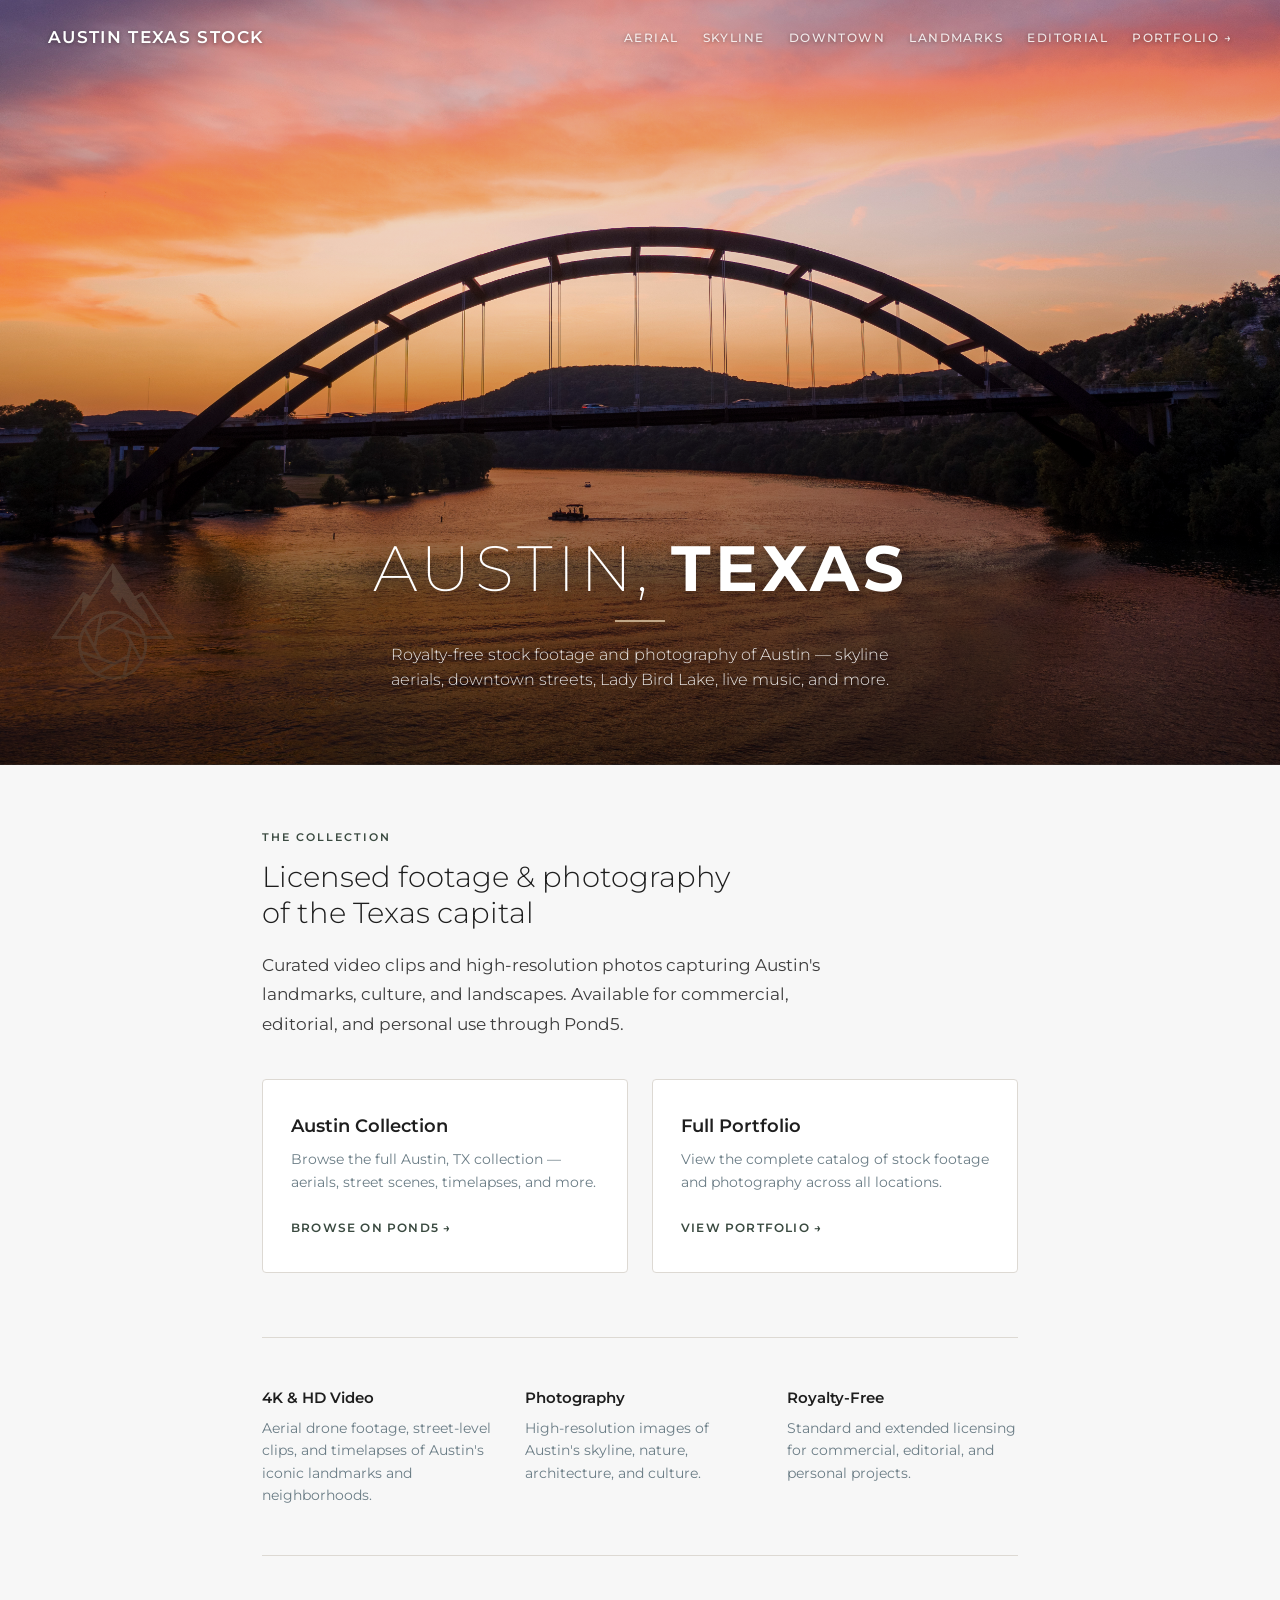
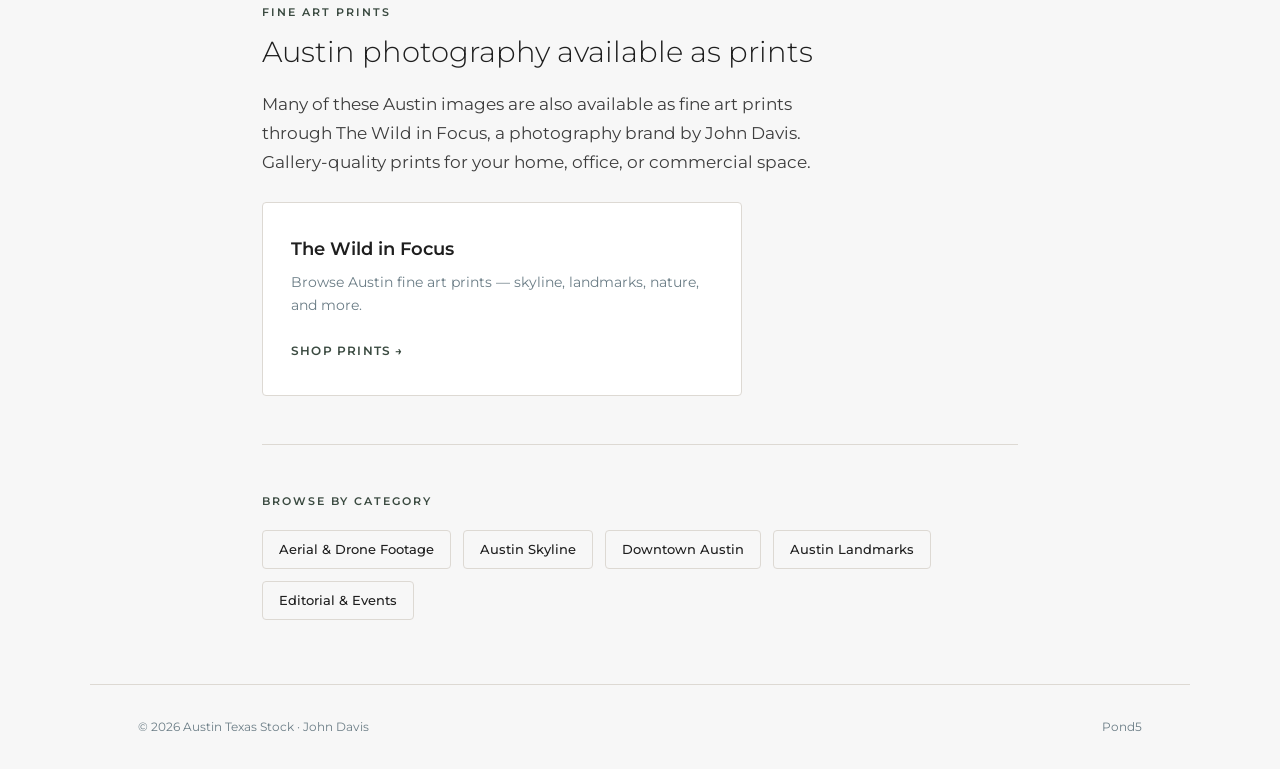
==== index.html @ d79dd260 "Add site" ====
<!DOCTYPE html>
<html lang="en">
<head>
  <meta charset="UTF-8">
  <meta name="viewport" content="width=device-width, initial-scale=1.0">

  <!-- SEO Meta -->
  <title>Austin Texas Stock Footage & Photography | Austin TX Video Clips & Photos</title>
  <meta name="description" content="Premium stock footage and photography of Austin, Texas. Aerial views, downtown skyline, Pennybacker Bridge, Congress Avenue, Lady Bird Lake, live music venues, and more. Licensed on Pond5.">
  <meta name="keywords" content="Austin Texas stock footage, Austin TX stock video, Austin skyline video, Austin aerial footage, Texas stock photography, Austin downtown photos, Congress Avenue footage, Lady Bird Lake video, Pennybacker Bridge, 360 Bridge Austin, Austin stock clips, Texas b-roll">
  <link rel="canonical" href="https://austintexasstock.com">

  <!-- Open Graph -->
  <meta property="og:title" content="Austin Texas Stock Footage & Photography">
  <meta property="og:description" content="Premium royalty-free stock footage and photography of Austin, Texas. Licensed on Pond5.">
  <meta property="og:url" content="https://austintexasstock.com">
  <meta property="og:type" content="website">
  <meta property="og:image" content="https://austintexasstock.com/hero.jpg">

  <!-- Structured Data -->
  <script type="application/ld+json">
  {
    "@context": "https://schema.org",
    "@type": "WebSite",
    "name": "Austin Texas Stock",
    "url": "https://austintexasstock.com",
    "description": "Premium stock footage and photography of Austin, Texas.",
    "author": {
      "@type": "Person",
      "name": "John Davis",
      "url": "https://www.pond5.com/artist/johnadavis?ref=johnadavis"
    }
  }
  </script>

  <!-- Google Fonts: Montserrat -->
  <link rel="preconnect" href="https://fonts.googleapis.com">
  <link rel="preconnect" href="https://fonts.gstatic.com" crossorigin>
  <link href="https://fonts.googleapis.com/css2?family=Montserrat:ital,wght@0,200;0,300;0,400;0,500;0,600;0,700;1,300;1,400&display=swap" rel="stylesheet">
  <link rel="stylesheet" href="/styles.css">
</head>
<body>

  <nav>
    <a class="nav-logo" href="/">Austin Texas Stock</a>
    <div class="nav-links">
      <a class="nav-link" href="/aerial.html">Aerial</a>
      <a class="nav-link" href="/skyline.html">Skyline</a>
      <a class="nav-link" href="/downtown.html">Downtown</a>
      <a class="nav-link" href="/landmarks.html">Landmarks</a>
      <a class="nav-link" href="/editorial.html">Editorial</a>
      <a class="nav-link" href="https://www.pond5.com/artist/johnadavis?ref=johnadavis" target="_blank" rel="noopener">Portfolio &rarr;</a>
    </div>
  </nav>

  <!-- HERO -->
  <section class="hero">
    <img class="hero-img" src="hero.jpg" alt="Pennybacker Bridge at sunset over Lake Austin, Texas">
    <div class="hero-overlay"></div>
    <div class="hero-content">
      <h1>Austin, <em>Texas</em></h1>
      <div class="hero-divider"></div>
      <p>Royalty-free stock footage and photography of Austin &mdash; skyline aerials, downtown streets, Lady Bird Lake, live music, and more.</p>
    </div>
  </section>

  <!-- CONTENT -->
  <div class="content">
    <div class="section-label">The Collection</div>
    <h2>Licensed footage &amp; photography<br>of the Texas capital</h2>
    <p>Curated video clips and high-resolution photos capturing Austin's landmarks, culture, and landscapes. Available for commercial, editorial, and personal use through Pond5.</p>

    <div class="cta-cards">
      <a class="cta-card" href="https://www.pond5.com/collections/10035491-austin-tx?ref=johnadavis" target="_blank" rel="noopener">
        <h3>Austin Collection</h3>
        <p>Browse the full Austin, TX collection &mdash; aerials, street scenes, timelapses, and more.</p>
        <span class="link-text">Browse on Pond5 &rarr;</span>
      </a>
      <a class="cta-card" href="https://www.pond5.com/artist/johnadavis?ref=johnadavis" target="_blank" rel="noopener">
        <h3>Full Portfolio</h3>
        <p>View the complete catalog of stock footage and photography across all locations.</p>
        <span class="link-text">View portfolio &rarr;</span>
      </a>
    </div>

    <div class="details">
      <div class="detail">
        <h4>4K &amp; HD Video</h4>
        <p>Aerial drone footage, street-level clips, and timelapses of Austin's iconic landmarks and neighborhoods.</p>
      </div>
      <div class="detail">
        <h4>Photography</h4>
        <p>High-resolution images of Austin's skyline, nature, architecture, and culture.</p>
      </div>
      <div class="detail">
        <h4>Royalty-Free</h4>
        <p>Standard and extended licensing for commercial, editorial, and personal projects.</p>
      </div>
    </div>

    <!-- PRINTS CALLOUT -->
    <div class="prints-callout">
      <div class="section-label">Fine Art Prints</div>
      <h2>Austin photography available as prints</h2>
      <p>Many of these Austin images are also available as fine art prints through The Wild in Focus, a photography brand by John Davis. Gallery-quality prints for your home, office, or commercial space.</p>
      <!-- TODO: Replace URL below with your prints page -->
      <a class="cta-card" href="https://thewildinfocus.com" target="_blank" rel="noopener">
        <h3>The Wild in Focus</h3>
        <p>Browse Austin fine art prints &mdash; skyline, landmarks, nature, and more.</p>
        <span class="link-text">Shop prints &rarr;</span>
      </a>
    </div>

    <div class="related">
      <h3>Browse by Category</h3>
      <div class="related-links">
        <a href="/aerial.html">Aerial &amp; Drone Footage</a>
        <a href="/skyline.html">Austin Skyline</a>
        <a href="/downtown.html">Downtown Austin</a>
        <a href="/landmarks.html">Austin Landmarks</a>
        <a href="/editorial.html">Editorial &amp; Events</a>
      </div>
    </div>
  </div>

  <footer>
    <span>&copy; 2026 Austin Texas Stock &middot; <a href="https://www.pond5.com/artist/johnadavis?ref=johnadavis" target="_blank" rel="noopener">John Davis</a></span>
    <div class="footer-right">
      <a href="https://www.pond5.com/artist/johnadavis?ref=johnadavis" target="_blank" rel="noopener">Pond5</a>
    </div>
  </footer>

</body>
</html>
---- styles.css ----
/* =============================================
   Austin Texas Stock — Shared Styles
   ============================================= */

*, *::before, *::after { margin: 0; padding: 0; box-sizing: border-box; }

:root {
  --font: 'Montserrat', -apple-system, BlinkMacSystemFont, 'Segoe UI', sans-serif;
  --bg: #F7F7F7;          /* Gallery White */
  --bedrock: #2D2D2D;     /* Bedrock */
  --text-dark: #1E1E1E;   /* Charcoal */
  --text-body: #3d3d3d;
  --text-muted: #6B7D86;  /* Slate Blue */
  --green: #3A4A40;       /* Sequoia Green */
  --sand: #C1A788;        /* Sandstone */
  --border: #ddd9d3;
  --white: #ffffff;
}

html { scroll-behavior: smooth; }

body {
  font-family: var(--font);
  background: var(--bg);
  color: var(--text-body);
  line-height: 1.6;
}

/* ---- NAV ---- */
nav {
  position: absolute;
  top: 0;
  left: 0;
  right: 0;
  z-index: 10;
  display: flex;
  justify-content: space-between;
  align-items: center;
  padding: 1.5rem 3rem;
}

.nav-logo {
  font-family: var(--font);
  font-size: 1.05rem;
  font-weight: 600;
  color: var(--white);
  letter-spacing: 0.08em;
  text-transform: uppercase;
  text-shadow: 0 1px 4px rgba(0,0,0,0.4);
  text-decoration: none;
}

.nav-links {
  display: flex;
  gap: 1.5rem;
  align-items: center;
}

.nav-link {
  font-family: var(--font);
  font-size: 0.75rem;
  font-weight: 500;
  letter-spacing: 0.12em;
  text-transform: uppercase;
  color: rgba(255,255,255,0.85);
  text-decoration: none;
  transition: color 0.2s;
  text-shadow: 0 1px 4px rgba(0,0,0,0.4);
}

.nav-link:hover { color: var(--white); }

/* ---- HERO (homepage) ---- */
.hero {
  position: relative;
  height: 85vh;
  min-height: 500px;
  max-height: 900px;
  overflow: hidden;
  display: flex;
  align-items: flex-end;
  justify-content: center;
}

.hero-img {
  position: absolute;
  inset: 0;
  width: 100%;
  height: 100%;
  object-fit: cover;
  object-position: center 60%;
}

.hero-overlay {
  position: absolute;
  inset: 0;
  background: linear-gradient(
    to bottom,
    rgba(0,0,0,0.1) 0%,
    rgba(0,0,0,0.05) 40%,
    rgba(0,0,0,0.45) 75%,
    rgba(0,0,0,0.7) 100%
  );
}

.hero-content {
  position: relative;
  z-index: 2;
  text-align: center;
  padding: 0 2rem 4.5rem;
  max-width: 700px;
}

.hero-content h1 {
  font-family: var(--font);
  font-size: clamp(2.4rem, 6vw, 4rem);
  font-weight: 200;
  color: var(--white);
  line-height: 1.1;
  letter-spacing: 0.06em;
  text-transform: uppercase;
  margin-bottom: 0.75rem;
  text-shadow: 0 2px 12px rgba(0,0,0,0.3);
}

.hero-content h1 em {
  font-style: normal;
  font-weight: 700;
}

.hero-divider {
  width: 50px;
  height: 2px;
  background: var(--sand);
  margin: 1rem auto 1.25rem;
}

.hero-content p {
  font-family: var(--font);
  font-size: 1rem;
  font-weight: 300;
  color: rgba(255,255,255,0.88);
  line-height: 1.6;
  max-width: 520px;
  margin: 0 auto;
  text-shadow: 0 1px 6px rgba(0,0,0,0.3);
}

/* ---- PAGE HEADER (subpages) ---- */
.page-header {
  position: relative;
  background: var(--green);
  padding: 7rem 3rem 3.5rem;
  text-align: center;
  overflow: hidden;
}

.page-header::after {
  content: '';
  position: absolute;
  bottom: 0;
  left: 0;
  right: 0;
  height: 1px;
  background: var(--border);
}

.page-header h1 {
  font-family: var(--font);
  font-size: clamp(1.8rem, 4vw, 2.6rem);
  font-weight: 200;
  color: var(--white);
  letter-spacing: 0.06em;
  text-transform: uppercase;
  margin-bottom: 0.5rem;
}

.page-header h1 strong {
  font-weight: 700;
}

.page-header .subtitle {
  font-size: 0.95rem;
  font-weight: 300;
  color: rgba(255,255,255,0.75);
  max-width: 500px;
  margin: 0 auto;
}

/* Nav on subpages (dark bg, no text-shadow needed) */
.page-header ~ nav,
.page-header + nav { /* fallback */ }

/* ---- MAIN CONTENT ---- */
.content {
  max-width: 820px;
  margin: 0 auto;
  padding: 4rem 2rem;
}

.section-label {
  font-family: var(--font);
  font-size: 0.7rem;
  font-weight: 600;
  letter-spacing: 0.18em;
  text-transform: uppercase;
  color: var(--green);
  margin-bottom: 0.75rem;
}

.content h2 {
  font-family: var(--font);
  font-size: 1.8rem;
  font-weight: 300;
  color: var(--text-dark);
  line-height: 1.25;
  margin-bottom: 1.25rem;
}

.content > p,
.content .body-text {
  font-size: 1.05rem;
  line-height: 1.75;
  color: var(--text-body);
  max-width: 600px;
  margin-bottom: 1.5rem;
}

/* ---- CONTENT SUBHEADS ---- */
.content-subhead {
  font-family: var(--font);
  font-size: 1rem;
  font-weight: 600;
  color: var(--text-dark);
  margin-top: 2rem;
  margin-bottom: 0.5rem;
}

/* ---- CTA CARDS ---- */
.cta-cards {
  display: grid;
  grid-template-columns: 1fr 1fr;
  gap: 1.5rem;
  margin-bottom: 4rem;
  margin-top: 2.5rem;
}

.cta-card {
  display: block;
  background: var(--white);
  border: 1px solid var(--border);
  border-radius: 4px;
  padding: 2rem 1.75rem;
  text-decoration: none;
  transition: border-color 0.25s, box-shadow 0.25s;
}

.cta-card:hover {
  border-color: var(--sand);
  box-shadow: 0 4px 20px rgba(0,0,0,0.06);
}

.cta-card h3 {
  font-family: var(--font);
  font-size: 1.1rem;
  font-weight: 600;
  color: var(--text-dark);
  margin-bottom: 0.5rem;
}

.cta-card p {
  font-size: 0.9rem;
  color: var(--text-muted);
  line-height: 1.6;
  margin-bottom: 1.25rem;
}

.cta-card .link-text {
  font-size: 0.75rem;
  font-weight: 600;
  letter-spacing: 0.1em;
  text-transform: uppercase;
  color: var(--green);
  display: inline-flex;
  align-items: center;
  gap: 0.4rem;
  transition: gap 0.2s;
}

.cta-card:hover .link-text { gap: 0.65rem; }

/* Single full-width CTA */
.cta-cards.single {
  grid-template-columns: 1fr;
  max-width: 480px;
}

/* ---- DETAILS GRID ---- */
.details {
  display: grid;
  grid-template-columns: repeat(3, 1fr);
  gap: 2rem;
  border-top: 1px solid var(--border);
  padding-top: 3rem;
}

.detail h4 {
  font-family: var(--font);
  font-size: 0.95rem;
  font-weight: 600;
  color: var(--text-dark);
  margin-bottom: 0.4rem;
}

.detail p {
  font-size: 0.88rem;
  color: var(--text-muted);
  line-height: 1.6;
}

/* ---- PRINTS CALLOUT ---- */
.prints-callout {
  border-top: 1px solid var(--border);
  padding-top: 3rem;
  margin-top: 3rem;
}

.prints-callout h2 {
  font-family: var(--font);
  font-size: 1.8rem;
  font-weight: 300;
  color: var(--text-dark);
  line-height: 1.25;
  margin-bottom: 1.25rem;
}

.prints-callout > p {
  font-size: 1.05rem;
  line-height: 1.75;
  color: var(--text-body);
  max-width: 600px;
  margin-bottom: 1.5rem;
}

.prints-callout .cta-card {
  max-width: 480px;
  margin-top: 1.5rem;
}

/* ---- INTERNAL LINKS ---- */
.related {
  border-top: 1px solid var(--border);
  padding-top: 3rem;
  margin-top: 3rem;
}

.related h3 {
  font-family: var(--font);
  font-size: 0.7rem;
  font-weight: 600;
  letter-spacing: 0.18em;
  text-transform: uppercase;
  color: var(--green);
  margin-bottom: 1.25rem;
}

.related-links {
  display: flex;
  flex-wrap: wrap;
  gap: 0.75rem;
}

.related-links a {
  font-size: 0.82rem;
  font-weight: 500;
  color: var(--text-dark);
  text-decoration: none;
  padding: 0.5rem 1rem;
  border: 1px solid var(--border);
  border-radius: 4px;
  transition: border-color 0.2s, color 0.2s;
}

.related-links a:hover {
  border-color: var(--sand);
  color: var(--green);
}

/* ---- FOOTER ---- */
footer {
  border-top: 1px solid var(--border);
  padding: 2rem 3rem;
  display: flex;
  justify-content: space-between;
  align-items: center;
  font-size: 0.78rem;
  color: var(--text-muted);
  max-width: 1100px;
  margin: 0 auto;
}

footer a {
  color: var(--text-muted);
  text-decoration: none;
  transition: color 0.2s;
}

footer a:hover { color: var(--green); }

.footer-right {
  display: flex;
  gap: 1.5rem;
}

/* ---- RESPONSIVE ---- */
@media (max-width: 640px) {
  nav { padding: 1.25rem 1.5rem; }
  .nav-links { gap: 1rem; }
  .hero { height: 75vh; }
  .hero-content { padding: 0 1.5rem 3rem; }
  .page-header { padding: 6rem 1.5rem 2.5rem; }
  .content { padding: 3rem 1.5rem; }
  .cta-cards { grid-template-columns: 1fr; }
  .details { grid-template-columns: 1fr; gap: 1.5rem; }
  footer {
    flex-direction: column;
    gap: 0.75rem;
    text-align: center;
    padding: 1.5rem;
  }
}
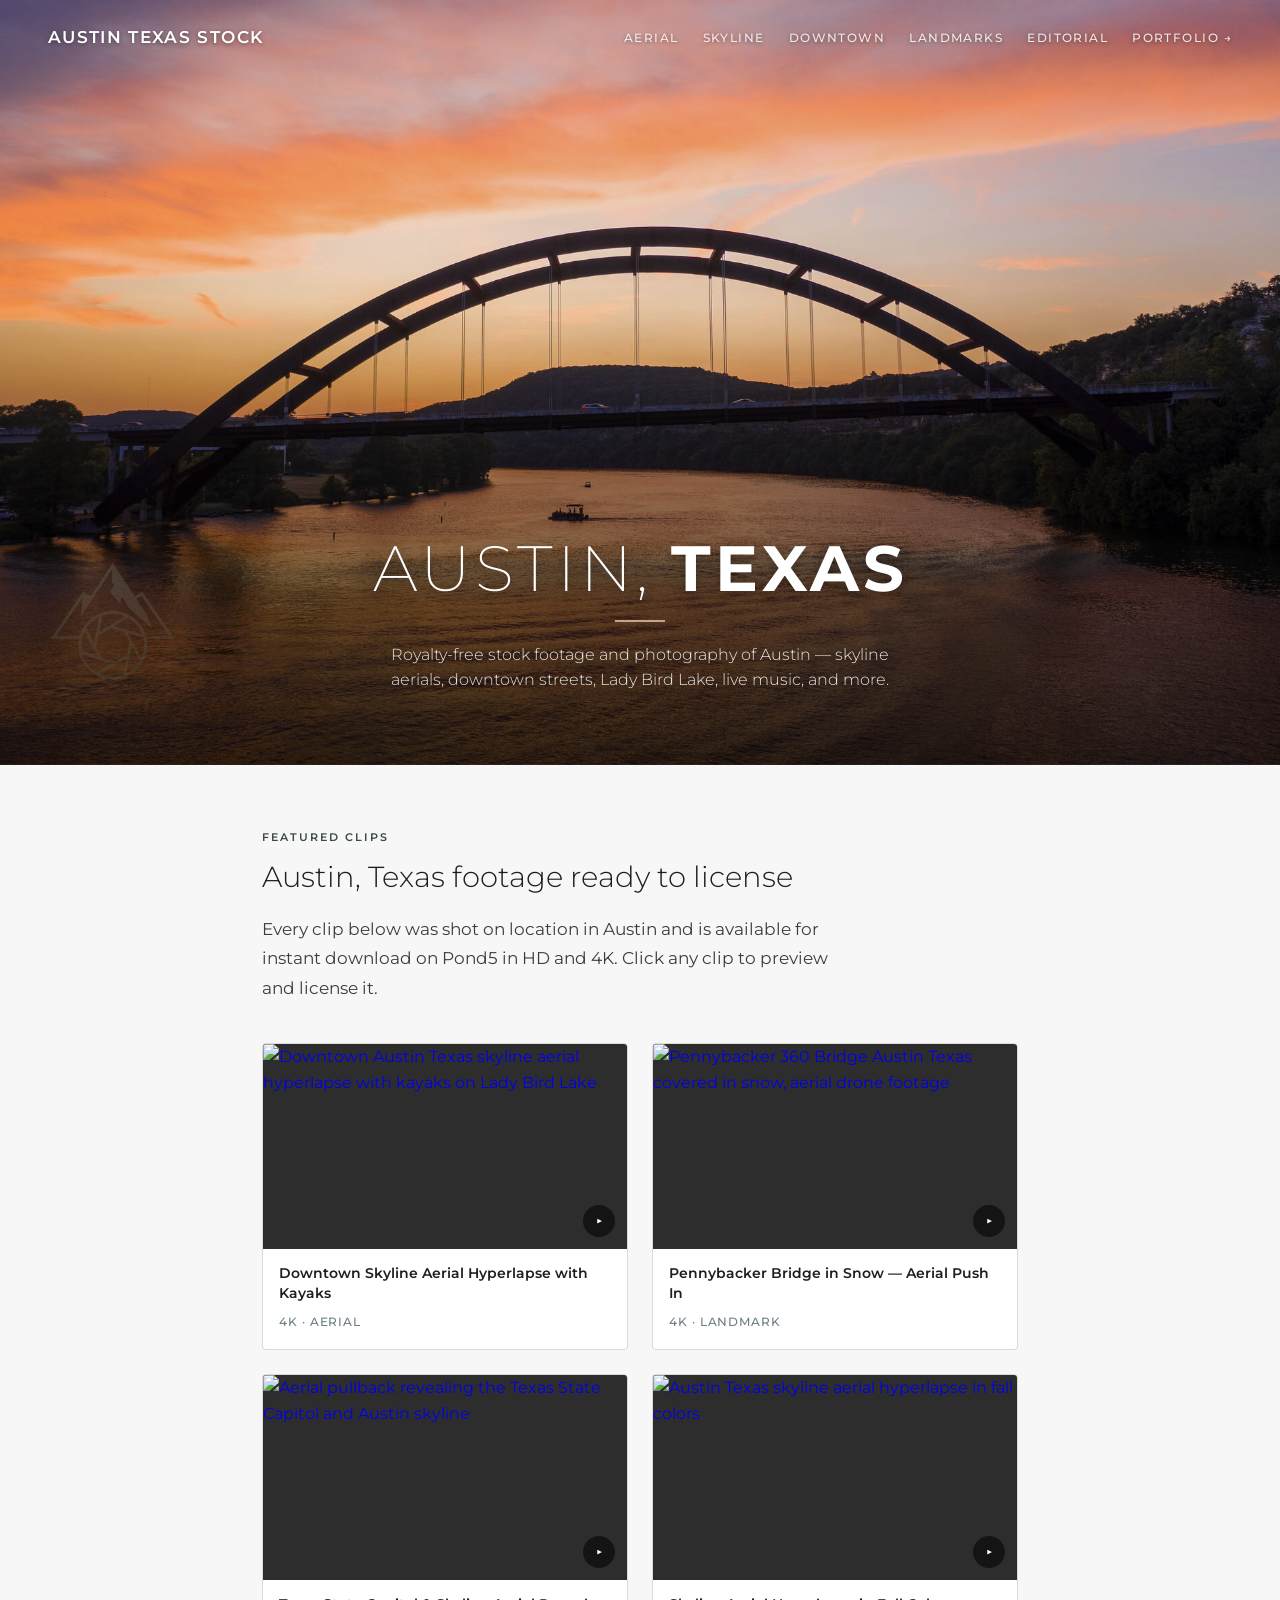
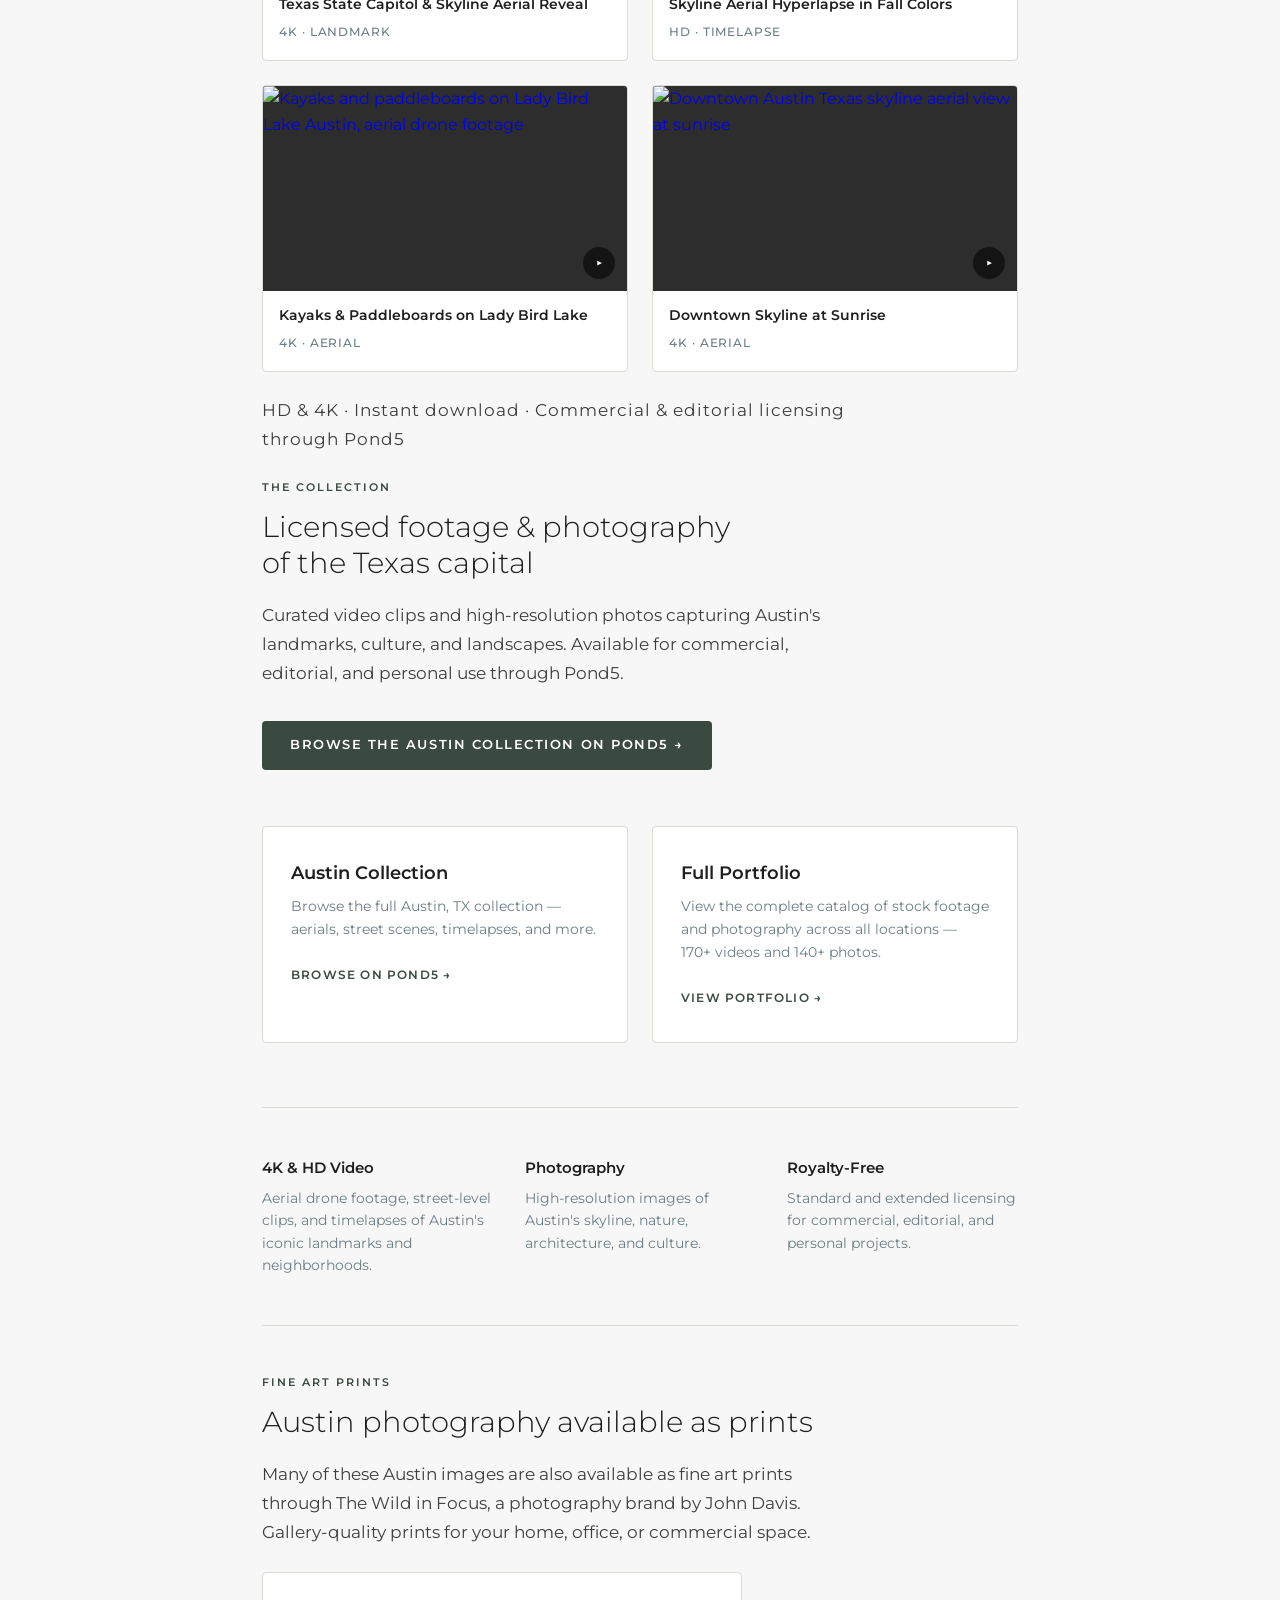
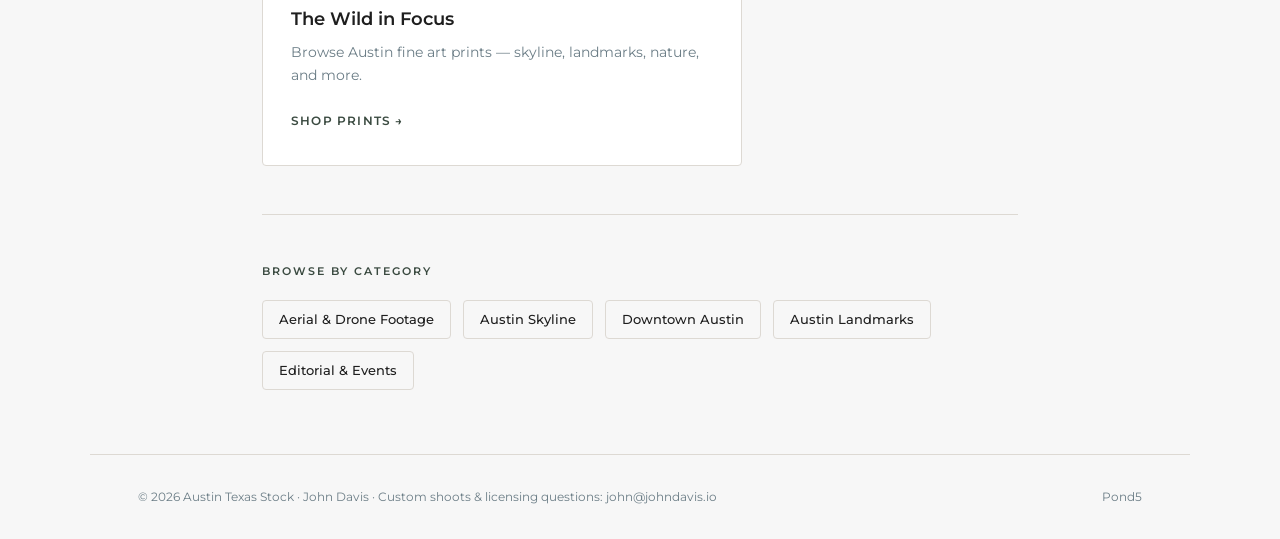
==== commit 3d4ea5f8: "Add clip galleries, fix canonicals, add structured data, compress hero image" ====
--- a/index.html
+++ b/index.html
@@ -8,12 +8,13 @@
   <title>Austin Texas Stock Footage & Photography | Austin TX Video Clips & Photos</title>
   <meta name="description" content="Premium stock footage and photography of Austin, Texas. Aerial views, downtown skyline, Pennybacker Bridge, Congress Avenue, Lady Bird Lake, live music venues, and more. Licensed on Pond5.">
   <meta name="keywords" content="Austin Texas stock footage, Austin TX stock video, Austin skyline video, Austin aerial footage, Texas stock photography, Austin downtown photos, Congress Avenue footage, Lady Bird Lake video, Pennybacker Bridge, 360 Bridge Austin, Austin stock clips, Texas b-roll">
-  <link rel="canonical" href="https://austintexasstock.com">
+  <link rel="canonical" href="https://austintexasstock.com/">
+  <link rel="icon" type="image/svg+xml" href="/favicon.svg">
 
   <!-- Open Graph -->
   <meta property="og:title" content="Austin Texas Stock Footage & Photography">
   <meta property="og:description" content="Premium royalty-free stock footage and photography of Austin, Texas. Licensed on Pond5.">
-  <meta property="og:url" content="https://austintexasstock.com">
+  <meta property="og:url" content="https://austintexasstock.com/">
   <meta property="og:type" content="website">
   <meta property="og:image" content="https://austintexasstock.com/hero.jpg">
 
@@ -23,13 +24,28 @@
     "@context": "https://schema.org",
     "@type": "WebSite",
     "name": "Austin Texas Stock",
-    "url": "https://austintexasstock.com",
+    "url": "https://austintexasstock.com/",
     "description": "Premium stock footage and photography of Austin, Texas.",
     "author": {
       "@type": "Person",
       "name": "John Davis",
       "url": "https://www.pond5.com/artist/johnadavis?ref=johnadavis"
     }
+  }
+  </script>
+  <script type="application/ld+json">
+  {
+    "@context": "https://schema.org",
+    "@type": "ItemList",
+    "name": "Featured Austin Texas Stock Footage",
+    "itemListElement": [
+      {"@type": "VideoObject", "position": 1, "name": "Downtown Austin Texas Skyline Aerial Hyperlapse with Kayaks on River", "description": "Aerial hyperlapse of the downtown Austin skyline at dawn with kayaks on Lady Bird Lake.", "thumbnailUrl": "https://images.pond5.com/downtown-austin-texas-skyline-aerial-footage-142289397_iconl.jpeg", "url": "https://www.pond5.com/stock-footage/item/142289397-downtown-austin-texas-skyline-aerial-hyperlapse-kayaks-river"},
+      {"@type": "VideoObject", "position": 2, "name": "Aerial Push In Pennybacker Bridge Austin Texas Snow Winter 4K", "description": "Drone footage pushing in toward the snow-covered Pennybacker (360) Bridge in Austin, Texas.", "thumbnailUrl": "https://images.pond5.com/aerial-push-pennybacker-bridge-austin-footage-329069460_iconl.jpeg", "url": "https://www.pond5.com/stock-footage/item/329069460-aerial-push-pennybacker-bridge-austin-texas-snow-winter-4k"},
+      {"@type": "VideoObject", "position": 3, "name": "Aerial Pullback Reveals Texas State Capitol and Austin Skyline", "description": "Cinematic 4K aerial revealing the Texas State Capitol and downtown Austin skyline.", "thumbnailUrl": "https://images.pond5.com/aerial-pullback-reveals-texas-state-footage-144630428_iconl.jpeg", "url": "https://www.pond5.com/stock-footage/item/144630428-aerial-pullback-reveals-texas-state-capitol-and-austin-skyli"},
+      {"@type": "VideoObject", "position": 4, "name": "Austin Texas Skyline Aerial Hyperlapse in Fall Colors", "description": "Aerial hyperlapse of the downtown Austin skyline in autumn light.", "thumbnailUrl": "https://images.pond5.com/austin-texas-skyline-aerial-hyperlapse-footage-258185279_iconl.jpeg", "url": "https://www.pond5.com/stock-footage/item/258185279-austin-texas-skyline-aerial-hyperlapse-fall-colors"},
+      {"@type": "VideoObject", "position": 5, "name": "Austin Aerial – Kayaks and Paddleboards on Lady Bird Lake", "description": "Drone push-in over Lady Bird Lake with kayakers and paddleboarders near Zilker Park.", "thumbnailUrl": "https://images.pond5.com/austin-aerial-kayaks-and-paddleboards-footage-329069464_iconl.jpeg", "url": "https://www.pond5.com/stock-footage/item/329069464-austin-aerial-kayaks-and-paddleboards-lady-bird-lake-drone-p"},
+      {"@type": "VideoObject", "position": 6, "name": "Austin Texas Downtown Skyline Aerial View at Sunrise with Skyscrapers", "description": "Aerial drone view of the Austin skyline at sunrise over the Colorado River.", "thumbnailUrl": "https://images.pond5.com/austin-texas-downtown-skyline-aerial-footage-122505626_iconl.jpeg", "url": "https://www.pond5.com/stock-footage/item/122505626-austin-texas-downtown-skyline-aerial-view-sunrise-skyscraper"}
+    ]
   }
   </script>
 
@@ -55,7 +71,7 @@
 
   <!-- HERO -->
   <section class="hero">
-    <img class="hero-img" src="hero.jpg" alt="Pennybacker Bridge at sunset over Lake Austin, Texas">
+    <img class="hero-img" src="hero.jpg" alt="Pennybacker Bridge at sunset over Lake Austin, Texas" width="2000" height="1125" fetchpriority="high">
     <div class="hero-overlay"></div>
     <div class="hero-content">
       <h1>Austin, <em>Texas</em></h1>
@@ -66,9 +82,43 @@
 
   <!-- CONTENT -->
   <div class="content">
+    <div class="section-label">Featured Clips</div>
+    <h2>Austin, Texas footage ready to license</h2>
+    <p>Every clip below was shot on location in Austin and is available for instant download on Pond5 in HD and 4K. Click any clip to preview and license it.</p>
+
+    <div class="clip-grid">
+      <a class="clip-card" href="https://www.pond5.com/stock-footage/item/142289397-downtown-austin-texas-skyline-aerial-hyperlapse-kayaks-river?ref=johnadavis" target="_blank" rel="noopener">
+        <div class="clip-thumb"><img src="https://images.pond5.com/downtown-austin-texas-skyline-aerial-footage-142289397_iconl.jpeg" alt="Downtown Austin Texas skyline aerial hyperlapse with kayaks on Lady Bird Lake" loading="lazy" width="480" height="270"></div>
+        <div class="clip-info"><h3>Downtown Skyline Aerial Hyperlapse with Kayaks</h3><span>4K &middot; Aerial</span></div>
+      </a>
+      <a class="clip-card" href="https://www.pond5.com/stock-footage/item/329069460-aerial-push-pennybacker-bridge-austin-texas-snow-winter-4k?ref=johnadavis" target="_blank" rel="noopener">
+        <div class="clip-thumb"><img src="https://images.pond5.com/aerial-push-pennybacker-bridge-austin-footage-329069460_iconl.jpeg" alt="Pennybacker 360 Bridge Austin Texas covered in snow, aerial drone footage" loading="lazy" width="480" height="270"></div>
+        <div class="clip-info"><h3>Pennybacker Bridge in Snow &mdash; Aerial Push In</h3><span>4K &middot; Landmark</span></div>
+      </a>
+      <a class="clip-card" href="https://www.pond5.com/stock-footage/item/144630428-aerial-pullback-reveals-texas-state-capitol-and-austin-skyli?ref=johnadavis" target="_blank" rel="noopener">
+        <div class="clip-thumb"><img src="https://images.pond5.com/aerial-pullback-reveals-texas-state-footage-144630428_iconl.jpeg" alt="Aerial pullback revealing the Texas State Capitol and Austin skyline" loading="lazy" width="480" height="270"></div>
+        <div class="clip-info"><h3>Texas State Capitol &amp; Skyline Aerial Reveal</h3><span>4K &middot; Landmark</span></div>
+      </a>
+      <a class="clip-card" href="https://www.pond5.com/stock-footage/item/258185279-austin-texas-skyline-aerial-hyperlapse-fall-colors?ref=johnadavis" target="_blank" rel="noopener">
+        <div class="clip-thumb"><img src="https://images.pond5.com/austin-texas-skyline-aerial-hyperlapse-footage-258185279_iconl.jpeg" alt="Austin Texas skyline aerial hyperlapse in fall colors" loading="lazy" width="480" height="270"></div>
+        <div class="clip-info"><h3>Skyline Aerial Hyperlapse in Fall Colors</h3><span>HD &middot; Timelapse</span></div>
+      </a>
+      <a class="clip-card" href="https://www.pond5.com/stock-footage/item/329069464-austin-aerial-kayaks-and-paddleboards-lady-bird-lake-drone-p?ref=johnadavis" target="_blank" rel="noopener">
+        <div class="clip-thumb"><img src="https://images.pond5.com/austin-aerial-kayaks-and-paddleboards-footage-329069464_iconl.jpeg" alt="Kayaks and paddleboards on Lady Bird Lake Austin, aerial drone footage" loading="lazy" width="480" height="270"></div>
+        <div class="clip-info"><h3>Kayaks &amp; Paddleboards on Lady Bird Lake</h3><span>4K &middot; Aerial</span></div>
+      </a>
+      <a class="clip-card" href="https://www.pond5.com/stock-footage/item/122505626-austin-texas-downtown-skyline-aerial-view-sunrise-skyscraper?ref=johnadavis" target="_blank" rel="noopener">
+        <div class="clip-thumb"><img src="https://images.pond5.com/austin-texas-downtown-skyline-aerial-footage-122505626_iconl.jpeg" alt="Downtown Austin Texas skyline aerial view at sunrise" loading="lazy" width="480" height="270"></div>
+        <div class="clip-info"><h3>Downtown Skyline at Sunrise</h3><span>4K &middot; Aerial</span></div>
+      </a>
+    </div>
+
+    <p class="license-strip">HD &amp; 4K &middot; Instant download &middot; Commercial &amp; editorial licensing through Pond5</p>
+
     <div class="section-label">The Collection</div>
     <h2>Licensed footage &amp; photography<br>of the Texas capital</h2>
     <p>Curated video clips and high-resolution photos capturing Austin's landmarks, culture, and landscapes. Available for commercial, editorial, and personal use through Pond5.</p>
+    <a class="btn-primary" href="https://www.pond5.com/collections/10035491-austin-tx?ref=johnadavis" target="_blank" rel="noopener">Browse the Austin Collection on Pond5 &rarr;</a>
 
     <div class="cta-cards">
       <a class="cta-card" href="https://www.pond5.com/collections/10035491-austin-tx?ref=johnadavis" target="_blank" rel="noopener">
@@ -78,7 +128,7 @@
       </a>
       <a class="cta-card" href="https://www.pond5.com/artist/johnadavis?ref=johnadavis" target="_blank" rel="noopener">
         <h3>Full Portfolio</h3>
-        <p>View the complete catalog of stock footage and photography across all locations.</p>
+        <p>View the complete catalog of stock footage and photography across all locations &mdash; 170+ videos and 140+ photos.</p>
         <span class="link-text">View portfolio &rarr;</span>
       </a>
     </div>
@@ -103,7 +153,6 @@
       <div class="section-label">Fine Art Prints</div>
       <h2>Austin photography available as prints</h2>
       <p>Many of these Austin images are also available as fine art prints through The Wild in Focus, a photography brand by John Davis. Gallery-quality prints for your home, office, or commercial space.</p>
-      <!-- TODO: Replace URL below with your prints page -->
       <a class="cta-card" href="https://thewildinfocus.com" target="_blank" rel="noopener">
         <h3>The Wild in Focus</h3>
         <p>Browse Austin fine art prints &mdash; skyline, landmarks, nature, and more.</p>
@@ -124,7 +173,7 @@
   </div>
 
   <footer>
-    <span>&copy; 2026 Austin Texas Stock &middot; <a href="https://www.pond5.com/artist/johnadavis?ref=johnadavis" target="_blank" rel="noopener">John Davis</a></span>
+    <span>&copy; 2026 Austin Texas Stock &middot; <a href="https://www.pond5.com/artist/johnadavis?ref=johnadavis" target="_blank" rel="noopener">John Davis</a> &middot; Custom shoots &amp; licensing questions: <a href="mailto:john@johndavis.io">john@johndavis.io</a></span>
     <div class="footer-right">
       <a href="https://www.pond5.com/artist/johnadavis?ref=johnadavis" target="_blank" rel="noopener">Pond5</a>
     </div>
--- a/styles.css
+++ b/styles.css
@@ -347,6 +347,114 @@
   margin-top: 1.5rem;
 }
 
+/* ---- PRIMARY BUTTON ---- */
+.btn-primary {
+  display: inline-block;
+  background: var(--green);
+  color: var(--white);
+  font-family: var(--font);
+  font-size: 0.8rem;
+  font-weight: 600;
+  letter-spacing: 0.12em;
+  text-transform: uppercase;
+  text-decoration: none;
+  padding: 0.9rem 1.75rem;
+  border-radius: 4px;
+  margin: 0.5rem 0 1rem;
+  transition: background 0.2s, transform 0.15s;
+}
+
+.btn-primary:hover {
+  background: #2c3830;
+  transform: translateY(-1px);
+}
+
+/* ---- CLIP GALLERY ---- */
+.clip-grid {
+  display: grid;
+  grid-template-columns: 1fr 1fr;
+  gap: 1.5rem;
+  margin: 2.5rem 0 3.5rem;
+}
+
+.clip-card {
+  display: block;
+  text-decoration: none;
+  background: var(--white);
+  border: 1px solid var(--border);
+  border-radius: 4px;
+  overflow: hidden;
+  transition: border-color 0.25s, box-shadow 0.25s;
+}
+
+.clip-card:hover {
+  border-color: var(--sand);
+  box-shadow: 0 4px 20px rgba(0,0,0,0.08);
+}
+
+.clip-thumb {
+  position: relative;
+  aspect-ratio: 16 / 9;
+  background: var(--bedrock);
+  overflow: hidden;
+}
+
+.clip-thumb img {
+  width: 100%;
+  height: 100%;
+  object-fit: cover;
+  display: block;
+  transition: transform 0.35s ease;
+}
+
+.clip-card:hover .clip-thumb img { transform: scale(1.04); }
+
+.clip-thumb::after {
+  content: '▶';
+  position: absolute;
+  right: 0.75rem;
+  bottom: 0.75rem;
+  width: 2rem;
+  height: 2rem;
+  border-radius: 50%;
+  background: rgba(0,0,0,0.55);
+  color: var(--white);
+  font-size: 0.7rem;
+  display: flex;
+  align-items: center;
+  justify-content: center;
+  pointer-events: none;
+}
+
+.clip-info {
+  padding: 0.9rem 1rem 1rem;
+}
+
+.clip-info h3 {
+  font-family: var(--font);
+  font-size: 0.9rem;
+  font-weight: 600;
+  color: var(--text-dark);
+  line-height: 1.4;
+  margin-bottom: 0.25rem;
+}
+
+.clip-info span {
+  font-size: 0.72rem;
+  font-weight: 500;
+  letter-spacing: 0.08em;
+  text-transform: uppercase;
+  color: var(--text-muted);
+}
+
+/* ---- LICENSE STRIP ---- */
+.license-strip {
+  font-size: 0.8rem;
+  letter-spacing: 0.06em;
+  color: var(--text-muted);
+  margin: -2rem 0 3rem;
+}
+
 /* ---- INTERNAL LINKS ---- */
 .related {
   border-top: 1px solid var(--border);
@@ -421,6 +529,7 @@
   .page-header { padding: 6rem 1.5rem 2.5rem; }
   .content { padding: 3rem 1.5rem; }
   .cta-cards { grid-template-columns: 1fr; }
+  .clip-grid { grid-template-columns: 1fr; }
   .details { grid-template-columns: 1fr; gap: 1.5rem; }
   footer {
     flex-direction: column;
